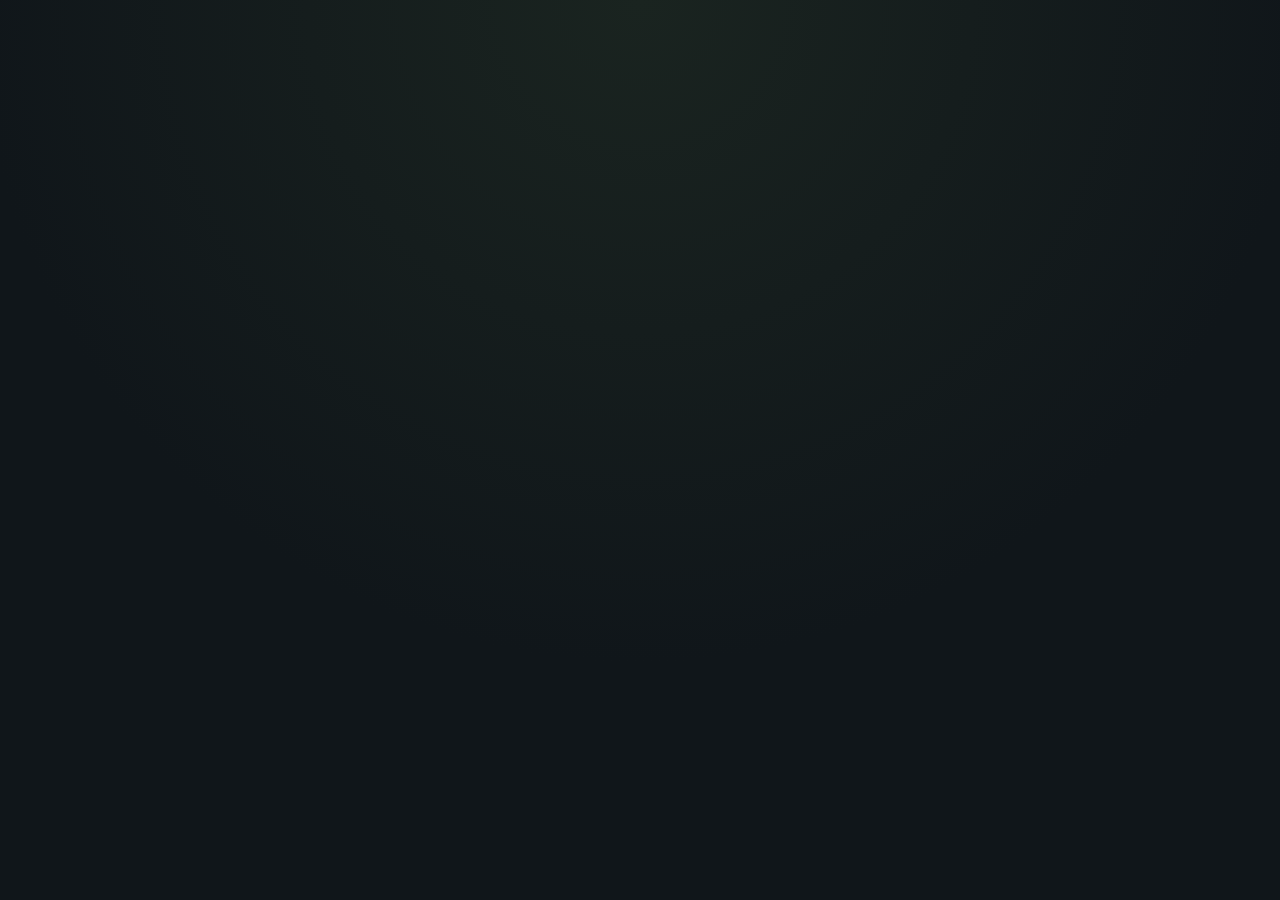
==== index.html @ 30be815a "feat: initial project" ====
<!DOCTYPE html>
<html lang="pt-BR">
<head>
<meta charset="UTF-8">
<meta name="viewport" content="width=device-width, initial-scale=1, maximum-scale=1, viewport-fit=cover">
<meta name="theme-color" content="#12181A">
<meta http-equiv="refresh" content="0; url=treino_open_raise.html">
<title>Range Trainer</title>
<style>
  html, body { margin: 0; height: 100%; background: #10161A; color: #EDEAE1; font-family: -apple-system, BlinkMacSystemFont, "Segoe UI", Roboto, sans-serif; }
  body { display: flex; align-items: center; justify-content: center; }
  a { color: #D8B475; }
</style>
</head>
<body>
<p>Carregando… se nada acontecer, <a href="treino_open_raise.html">clique aqui</a>.</p>
</body>
</html>
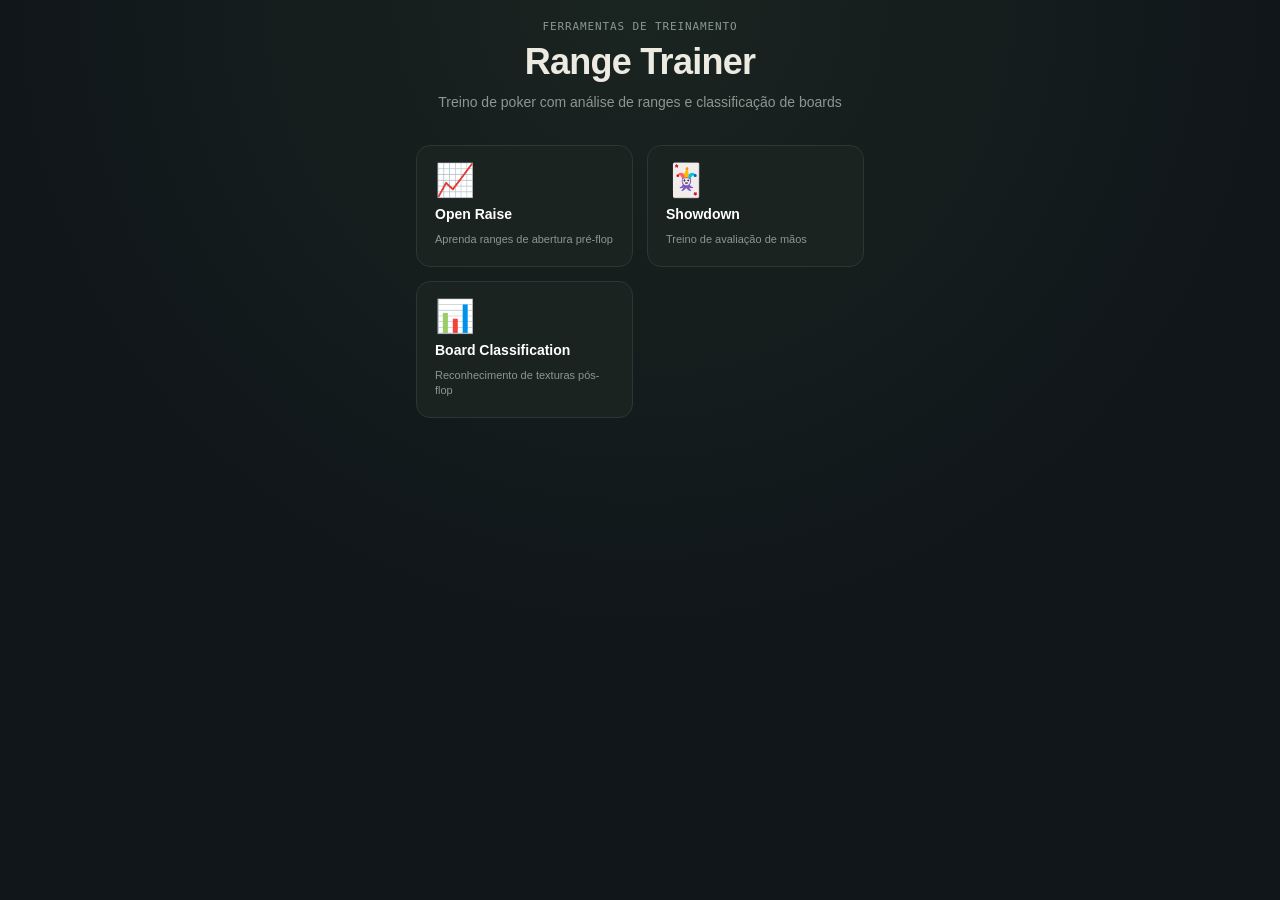
==== commit 3be32a0e: "feat: board connectivity" ====
--- a/index.html
+++ b/index.html
@@ -4,15 +4,87 @@
 <meta charset="UTF-8">
 <meta name="viewport" content="width=device-width, initial-scale=1, maximum-scale=1, viewport-fit=cover">
 <meta name="theme-color" content="#12181A">
-<meta http-equiv="refresh" content="0; url=treino_open_raise.html">
 <title>Range Trainer</title>
+<link rel="stylesheet" href="css/base.css">
 <style>
-  html, body { margin: 0; height: 100%; background: #10161A; color: #EDEAE1; font-family: -apple-system, BlinkMacSystemFont, "Segoe UI", Roboto, sans-serif; }
-  body { display: flex; align-items: center; justify-content: center; }
-  a { color: #D8B475; }
+  .hero {
+    text-align: center; margin-bottom: 32px;
+  }
+  .hero .eyebrow {
+    font-family: var(--font-mono); font-size: 11px; letter-spacing: 0.08em;
+    text-transform: uppercase; color: var(--text-muted); margin-bottom: 8px;
+  }
+  .hero h1 {
+    font-size: 36px; font-weight: 700; margin: 8px 0; color: var(--text);
+  }
+  .hero .sub {
+    font-size: 14px; color: var(--text-muted); line-height: 1.6;
+  }
+
+  .minigames-grid {
+    display: grid; grid-template-columns: 1fr 1fr; gap: 14px; margin-bottom: 24px;
+  }
+  .minigame-card {
+    background: var(--surface); border: 1.5px solid var(--border-soft); border-radius: 14px;
+    padding: 18px; text-decoration: none; color: inherit; cursor: pointer;
+    transition: all 0.2s ease; display: flex; flex-direction: column; gap: 10px;
+  }
+  .minigame-card:hover {
+    border-color: var(--accent); background: var(--surface-2);
+  }
+  .minigame-card:active {
+    transform: scale(0.98);
+  }
+  .card-icon {
+    font-size: 32px; line-height: 1;
+  }
+  .card-title {
+    font-size: 14px; font-weight: 700; color: white;
+  }
+  .card-desc {
+    font-size: 11px; color: var(--text-muted); line-height: 1.4;
+  }
+
+  .screen {
+    max-width: 480px; margin: 0 auto; padding: 0 16px;
+  }
+
+  @media (max-width: 768px) {
+    .minigames-grid { grid-template-columns: 1fr; }
+    .hero h1 { font-size: 28px; }
+  }
 </style>
 </head>
 <body>
-<p>Carregando… se nada acontecer, <a href="treino_open_raise.html">clique aqui</a>.</p>
+<div class="screen">
+  <div style="height: 20px;"></div>
+  <div class="hero">
+    <p class="eyebrow">Ferramentas de Treinamento</p>
+    <h1>Range Trainer</h1>
+    <p class="sub">Treino de poker com análise de ranges e classificação de boards</p>
+  </div>
+
+  <div class="minigames-grid">
+    <a href="treino_open_raise.html" class="minigame-card">
+      <div class="card-icon">📈</div>
+      <div class="card-title">Open Raise</div>
+      <div class="card-desc">Aprenda ranges de abertura pré-flop</div>
+    </a>
+
+    <a href="treino_showdown.html" class="minigame-card">
+      <div class="card-icon">🃏</div>
+      <div class="card-title">Showdown</div>
+      <div class="card-desc">Treino de avaliação de mãos</div>
+    </a>
+
+    <a href="treino_boards.html" class="minigame-card">
+      <div class="card-icon">📊</div>
+      <div class="card-title">Board Classification</div>
+      <div class="card-desc">Reconhecimento de texturas pós-flop</div>
+    </a>
+  </div>
+
+  <div style="height: 40px;"></div>
+</div>
 </body>
 </html>
--- a/css/base.css
+++ b/css/base.css
@@ -0,0 +1,222 @@
+/* Base do app: variáveis, reset, layout do shell, componentes genéricos
+   (botões, listas de opção, telas de estatística/import) reutilizáveis por
+   qualquer minigame. */
+:root {
+  --bg: #10161A;
+  --bg-vignette: radial-gradient(circle at 50% 0%, #1A2420 0%, #10161A 60%);
+  --surface: #1A2320;
+  --surface-2: #212C28;
+  --border-soft: #2A3733;
+  --accent: #D8B475;
+  --accent-strong: #E8C98D;
+  --accent-dim: #7A6438;
+  --success: #5FAE7E;
+  --success-bg: rgba(95, 174, 126, 0.14);
+  --danger: #D97A6C;
+  --danger-bg: rgba(217, 122, 108, 0.14);
+  --warning: #E8A546;
+  --text: #EDEAE1;
+  --text-muted: #8B9791;
+  --text-faint: #5E6864;
+  --card-bg: #F6F2E7;
+  --card-ink: #23262B;
+  --card-red: #B4453B;
+  --font-display: -apple-system, BlinkMacSystemFont, "Segoe UI", Roboto, sans-serif;
+  --font-mono: ui-monospace, "SF Mono", "Roboto Mono", Menlo, Consolas, monospace;
+  --safe-bottom: env(safe-area-inset-bottom, 0px);
+}
+
+* { box-sizing: border-box; -webkit-tap-highlight-color: transparent; }
+
+html, body {
+  margin: 0; padding: 0;
+  background: var(--bg);
+  color: var(--text);
+  font-family: var(--font-display);
+  -webkit-font-smoothing: antialiased;
+}
+
+body {
+  background: var(--bg-vignette);
+  min-height: 100vh;
+  min-height: 100dvh;
+}
+
+#app {
+  max-width: 480px;
+  margin: 0 auto;
+  min-height: 100vh;
+  min-height: 100dvh;
+  display: flex;
+  flex-direction: column;
+  position: relative;
+}
+
+button { font-family: inherit; cursor: pointer; }
+
+.screen {
+  flex: 1;
+  display: flex;
+  flex-direction: column;
+  padding: 24px 20px calc(24px + var(--safe-bottom));
+  animation: fadeIn 0.25s ease-out;
+}
+
+@keyframes fadeIn { from { opacity: 0; } to { opacity: 1; } }
+
+/* ---------- Topbar ---------- */
+.topbar {
+  display: flex; align-items: center; gap: 12px;
+  margin-bottom: 20px;
+}
+.topbar .back-btn {
+  background: var(--surface-2); border: 1px solid var(--border-soft);
+  color: var(--text-muted); width: 36px; height: 36px; border-radius: 10px;
+  font-size: 16px; display: flex; align-items: center; justify-content: center;
+  flex-shrink: 0;
+}
+.topbar .back-btn:active { background: var(--border-soft); }
+.topbar h2 { font-size: 15px; font-weight: 600; margin: 0; color: var(--text-muted);
+  text-transform: uppercase; letter-spacing: 0.08em; }
+
+/* ---------- Hero (título de tela inicial) ---------- */
+.hero { margin-bottom: 28px; }
+.eyebrow {
+  font-family: var(--font-mono); font-size: 11px; letter-spacing: 0.18em;
+  text-transform: uppercase; color: var(--accent); margin: 0 0 6px;
+}
+.hero h1 { font-size: 30px; margin: 0 0 6px; letter-spacing: -0.02em; font-weight: 700; }
+.hero .sub { color: var(--text-muted); margin: 0; font-size: 14.5px; }
+
+.home-footer { display: flex; gap: 10px; margin-top: 28px; }
+.btn-secondary {
+  flex: 1; background: var(--surface); border: 1px solid var(--border-soft);
+  color: var(--text-muted); padding: 12px; border-radius: 12px; font-size: 13.5px;
+  font-weight: 600;
+}
+.btn-secondary:active { background: var(--surface-2); }
+
+.range-status {
+  margin-top: 18px; padding: 10px 12px; border-radius: 10px;
+  background: var(--surface); border: 1px solid var(--border-soft);
+  font-size: 12px; color: var(--text-muted); display: flex; align-items: center; gap: 8px;
+}
+.range-status strong { color: var(--accent); font-weight: 600; }
+
+/* ---------- Section titles ---------- */
+.section-label {
+  font-family: var(--font-mono); font-size: 11px; letter-spacing: 0.12em;
+  text-transform: uppercase; color: var(--text-faint); margin: 22px 0 10px;
+}
+.section-label:first-of-type { margin-top: 0; }
+
+/* ---------- Config: listas de opção ---------- */
+.option-list { display: flex; flex-direction: column; gap: 8px; }
+.option-row {
+  display: flex; align-items: center; gap: 12px;
+  background: var(--surface); border: 1.5px solid var(--border-soft);
+  border-radius: 12px; padding: 13px 14px;
+}
+.option-row.selected { border-color: var(--accent); background: var(--surface-2); }
+.option-row input { display: none; }
+.option-row .radio-dot, .option-row .check-box {
+  width: 18px; height: 18px; border-radius: 50%; border: 1.5px solid var(--text-faint);
+  flex-shrink: 0; display: flex; align-items: center; justify-content: center;
+}
+.option-row .check-box { border-radius: 5px; }
+.option-row.selected .radio-dot, .option-row.selected .check-box { border-color: var(--accent); }
+.option-row.selected .radio-dot::after {
+  content: ''; width: 9px; height: 9px; border-radius: 50%; background: var(--accent);
+}
+.option-row.selected .check-box::after { content: '✓'; color: var(--accent); font-size: 12px; font-weight: 700; }
+.option-row .option-text { flex: 1; min-width: 0; }
+.option-row .option-text .t1 { font-size: 14.5px; font-weight: 600; }
+.option-row .option-text .t2 { font-size: 12px; color: var(--text-muted); margin-top: 1px; }
+
+.position-grid { display: grid; grid-template-columns: 1fr 1fr; gap: 8px; }
+.position-pill {
+  display: flex; align-items: center; gap: 8px;
+  background: var(--surface); border: 1.5px solid var(--border-soft);
+  border-radius: 12px; padding: 11px 12px; font-size: 13.5px; font-weight: 600;
+}
+.position-pill.selected { border-color: var(--accent); background: var(--surface-2); color: var(--accent-strong); }
+.position-pill input { display: none; }
+.position-pill .check-box { width: 16px; height: 16px; border-radius: 5px; border: 1.5px solid var(--text-faint); flex-shrink: 0; display:flex; align-items:center; justify-content:center; }
+.position-pill.selected .check-box { border-color: var(--accent); }
+.position-pill.selected .check-box::after { content: '✓'; color: var(--accent); font-size: 11px; }
+
+.select-toggle-row { display: flex; justify-content: flex-end; margin: -2px 0 8px; }
+.link-btn { background: none; border: none; color: var(--accent); font-size: 12.5px; font-weight: 600; padding: 4px; }
+
+.spacer { flex: 1; }
+
+.btn-primary {
+  width: 100%; background: var(--accent); color: #1A1508; border: none;
+  padding: 15px; border-radius: 14px; font-size: 15.5px; font-weight: 700;
+  margin-top: 20px; letter-spacing: 0.01em;
+}
+.btn-primary:active { background: var(--accent-strong); }
+.btn-primary:disabled { background: var(--surface-2); color: var(--text-faint); }
+
+/* ---------- Tela de jogo (genérico: pergunta + centralização) ---------- */
+.game-center {
+  flex: 1; display: flex; flex-direction: column; align-items: center; justify-content: center;
+  gap: 22px; padding: 10px 0;
+}
+
+.ask-block { text-align: center; }
+.ask-block .chip { margin: 0 auto 12px; }
+.ask-block h2 { font-size: 22px; margin: 0; font-weight: 700; }
+
+.feedback-panel {
+  width: 100%; border-radius: 16px; padding: 18px; text-align: center;
+  border: 1.5px solid var(--border-soft); animation: fadeIn 0.2s ease-out;
+}
+.feedback-panel.correct { background: var(--success-bg); border-color: var(--success); }
+.feedback-panel.wrong { background: var(--danger-bg); border-color: var(--danger); }
+.feedback-panel .fb-title { font-size: 17px; font-weight: 700; margin-bottom: 4px; }
+.feedback-panel.correct .fb-title { color: var(--success); }
+.feedback-panel.wrong .fb-title { color: var(--danger); }
+.feedback-panel .fb-detail { font-size: 13px; color: var(--text-muted); }
+.feedback-panel .fb-detail b { color: var(--text); font-family: var(--font-mono); }
+
+.end-session-link { text-align: center; margin-top: 18px; }
+.end-session-link button { background: none; border: none; color: var(--text-faint); font-size: 12.5px; text-decoration: underline; }
+
+/* ---------- Estatísticas ---------- */
+.stat-hero {
+  background: var(--surface); border: 1px solid var(--border-soft); border-radius: 16px;
+  padding: 20px; text-align: center; margin-bottom: 20px;
+}
+.stat-hero .big-num { font-family: var(--font-mono); font-size: 40px; font-weight: 700; color: var(--accent); line-height: 1; }
+.stat-hero .big-label { font-size: 12.5px; color: var(--text-muted); margin-top: 6px; }
+
+.stat-table { display: flex; flex-direction: column; gap: 6px; margin-bottom: 4px; }
+.stat-row {
+  display: flex; align-items: center; gap: 10px;
+  background: var(--surface); border: 1px solid var(--border-soft);
+  border-radius: 10px; padding: 10px 12px;
+}
+.stat-row .label { font-size: 13.5px; font-weight: 600; flex-shrink: 0; width: 92px; }
+.stat-row .bar-track { flex: 1; height: 6px; background: var(--surface-2); border-radius: 4px; overflow: hidden; }
+.stat-row .bar-fill { height: 100%; background: var(--accent); border-radius: 4px; }
+.stat-row .pct { font-family: var(--font-mono); font-size: 12.5px; color: var(--text-muted); width: 68px; text-align: right; flex-shrink: 0; }
+
+details.detail-block { margin-top: 18px; }
+details.detail-block summary {
+  font-family: var(--font-mono); font-size: 11px; letter-spacing: 0.1em; text-transform: uppercase;
+  color: var(--text-faint); cursor: pointer; padding: 6px 0;
+}
+.empty-state { text-align: center; padding: 40px 20px; color: var(--text-muted); }
+.empty-state .big-icon { font-size: 36px; margin-bottom: 10px; }
+
+.danger-link { width: 100%; background: none; border: 1px solid var(--border-soft); color: var(--danger);
+  padding: 12px; border-radius: 12px; margin-top: 24px; font-size: 13.5px; font-weight: 600; }
+
+/* ---------- Import screen ---------- */
+.info-box { background: var(--surface); border: 1px solid var(--border-soft); border-radius: 12px; padding: 14px; font-size: 13px; color: var(--text-muted); line-height: 1.5; margin-bottom: 16px; }
+.info-box code { font-family: var(--font-mono); background: var(--surface-2); padding: 1px 5px; border-radius: 4px; color: var(--accent); font-size: 12px; }
+.file-input-btn { display: block; width: 100%; background: var(--surface); border: 1.5px dashed var(--border-soft); color: var(--accent); padding: 18px; border-radius: 14px; text-align: center; font-size: 14px; font-weight: 600; }
+.toast { margin-top: 14px; padding: 12px 14px; border-radius: 10px; font-size: 13px; }
+.toast.success { background: var(--success-bg); color: var(--success); border: 1px solid var(--success); }
+.toast.error { background: var(--danger-bg); color: var(--danger); border: 1px solid var(--danger); }
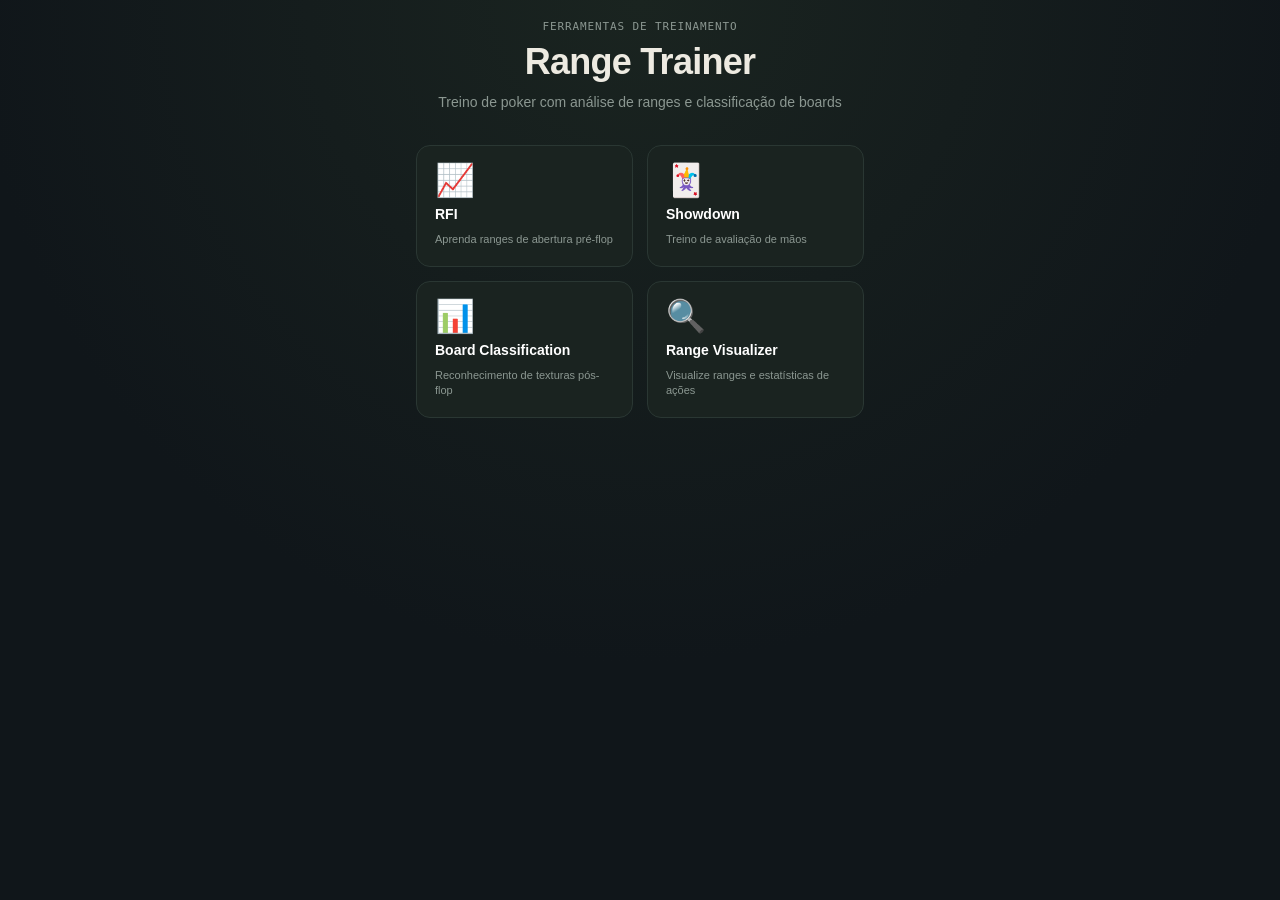
==== commit 34fc8e80: "feat: range comparator" ====
--- a/index.html
+++ b/index.html
@@ -67,7 +67,7 @@
   <div class="minigames-grid">
     <a href="treino_open_raise.html" class="minigame-card">
       <div class="card-icon">📈</div>
-      <div class="card-title">Open Raise</div>
+      <div class="card-title">RFI</div>
       <div class="card-desc">Aprenda ranges de abertura pré-flop</div>
     </a>
 
@@ -82,6 +82,12 @@
       <div class="card-title">Board Classification</div>
       <div class="card-desc">Reconhecimento de texturas pós-flop</div>
     </a>
+
+    <a href="treino_range_visualizer.html" class="minigame-card">
+      <div class="card-icon">🔍</div>
+      <div class="card-title">Range Visualizer</div>
+      <div class="card-desc">Visualize ranges e estatísticas de ações</div>
+    </a>
   </div>
 
   <div style="height: 40px;"></div>
--- a/css/base.css
+++ b/css/base.css
@@ -220,3 +220,4 @@
 .toast { margin-top: 14px; padding: 12px 14px; border-radius: 10px; font-size: 13px; }
 .toast.success { background: var(--success-bg); color: var(--success); border: 1px solid var(--success); }
 .toast.error { background: var(--danger-bg); color: var(--danger); border: 1px solid var(--danger); }
+.toast.warning { background: rgba(216, 180, 117, 0.14); color: var(--accent); border: 1px solid var(--accent); }
